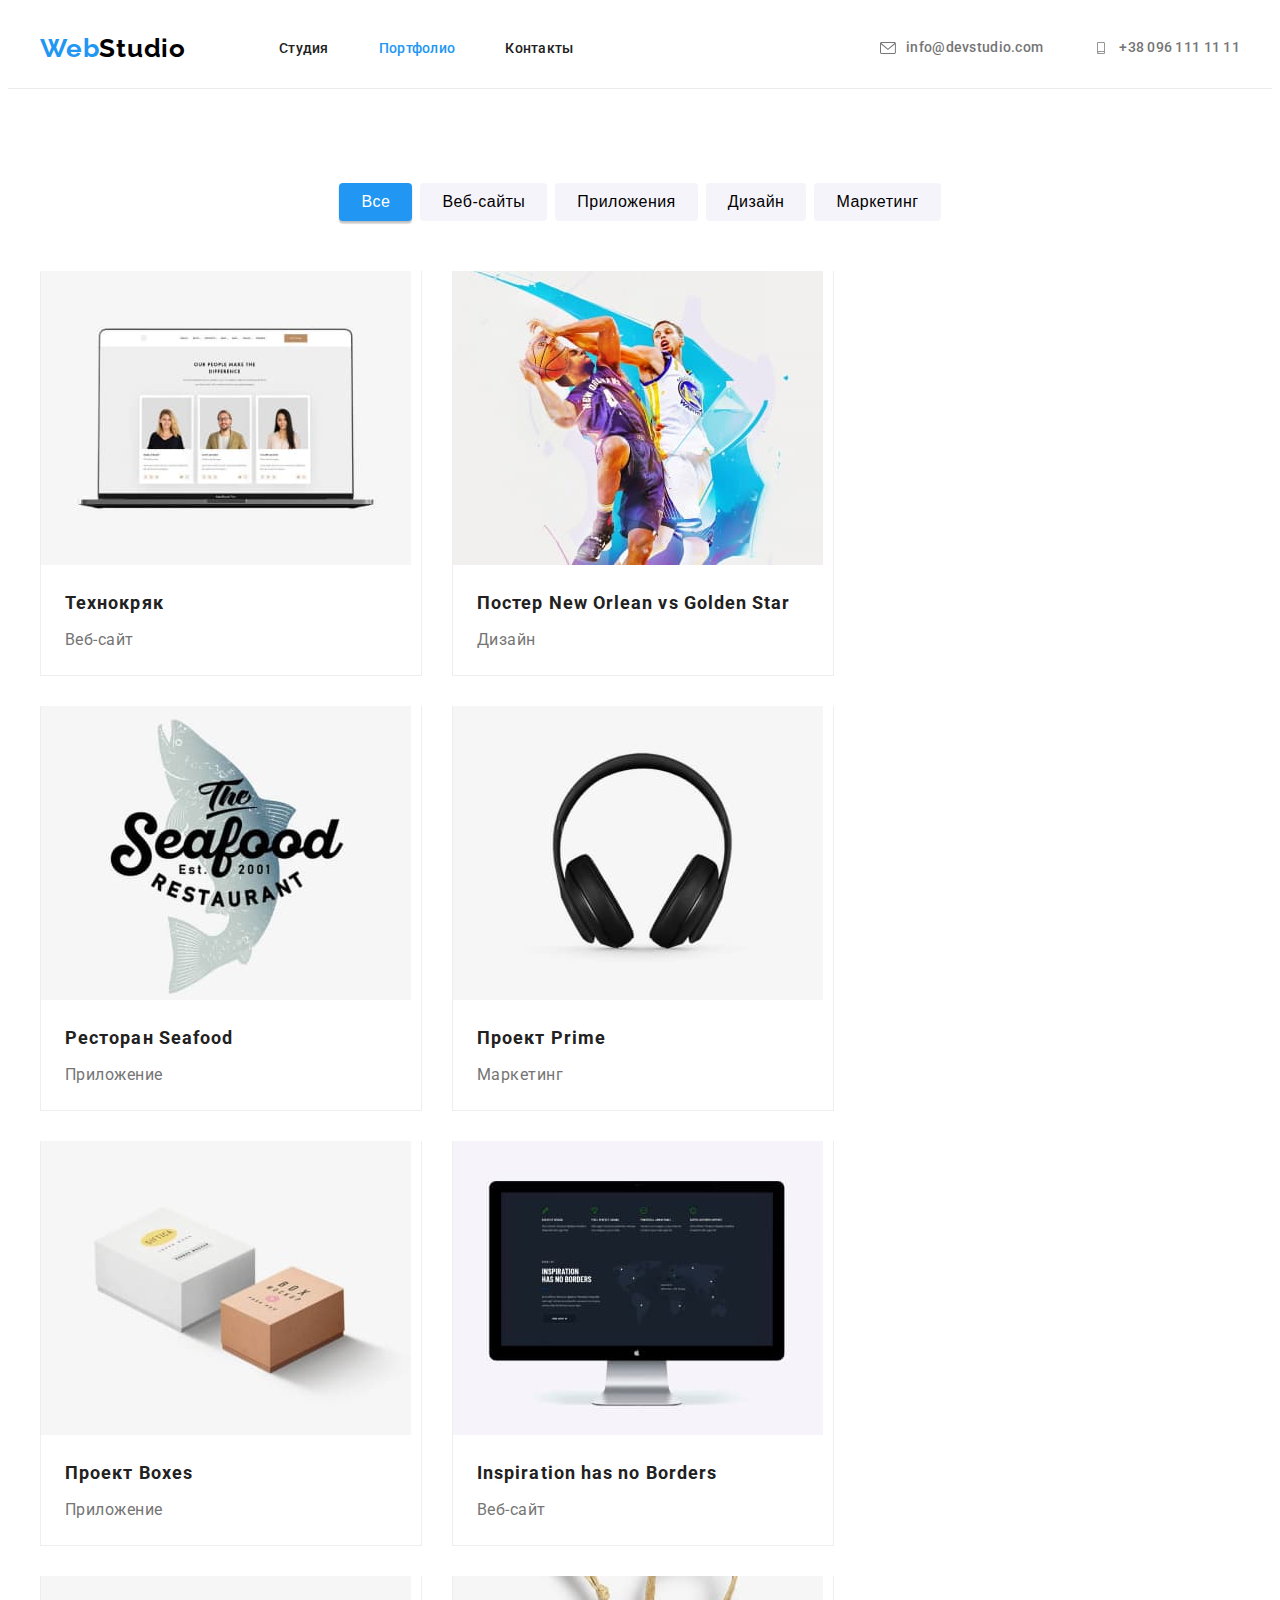
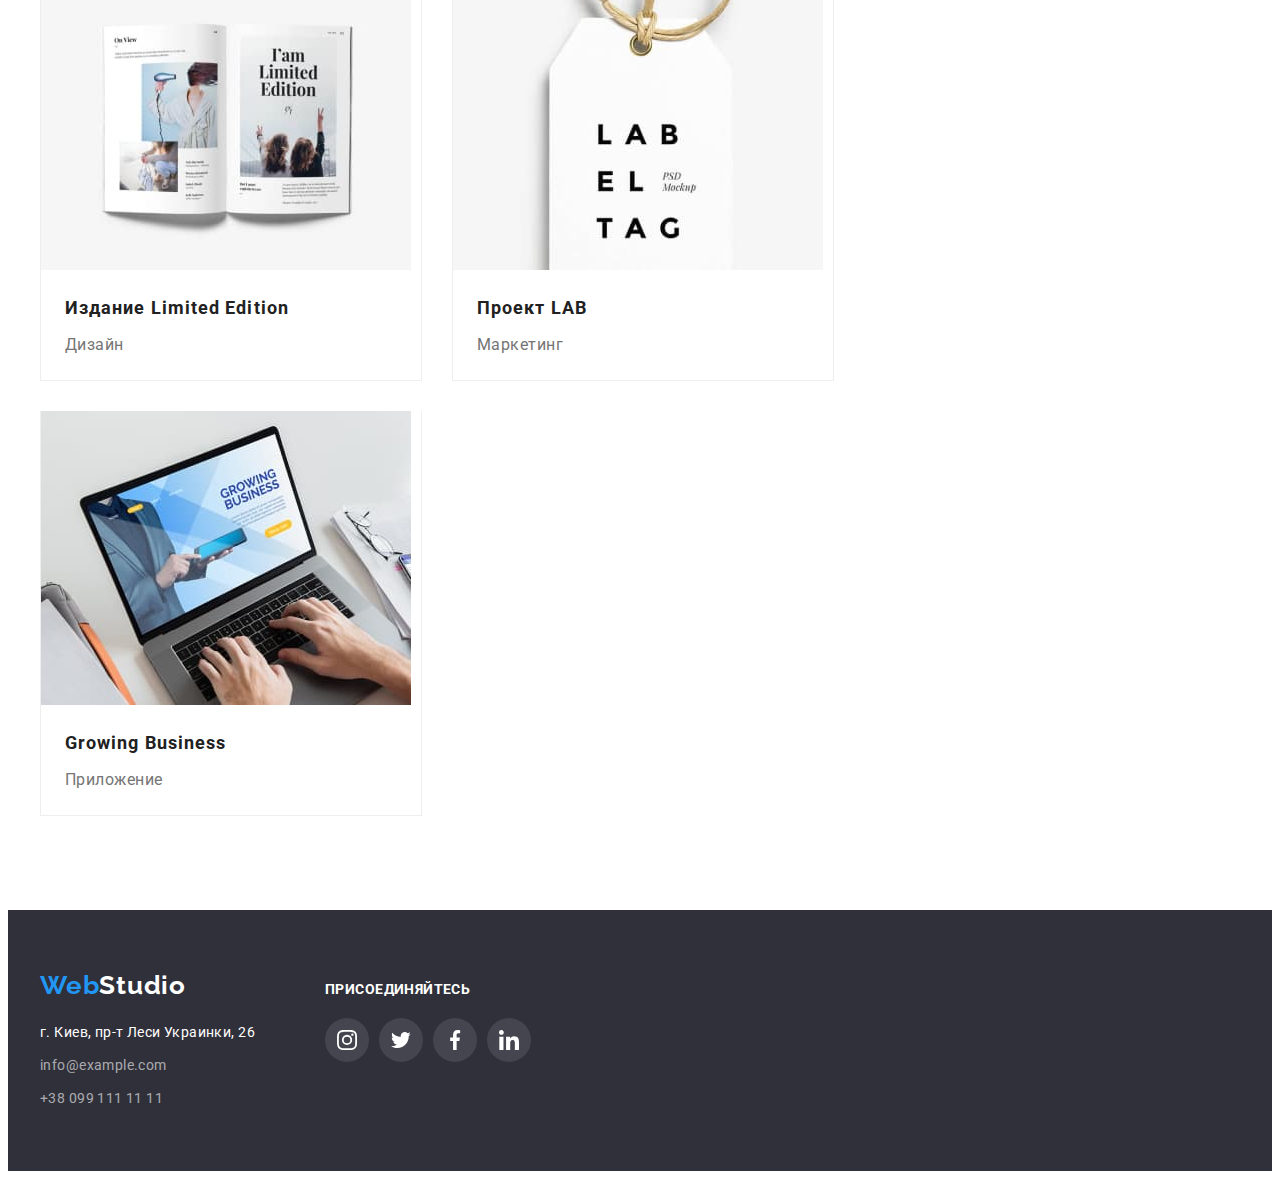
==== portfolio.html @ d82edd82 "Предыдущая разметка страницы" ====
<!DOCTYPE html>
<html lang="ru">
  <head>
    <meta charset="UTF-8" />
    <meta name="viewport" content="width=device-width, initial-scale=1.0" />
    <title>WebStudio</title>
    <link rel="preconnect" href="https://fonts.gstatic.com" />
    <link
      href="https://fonts.googleapis.com/css2?family=Raleway:wght@700&family=Roboto:wght@400;500;700;900&display=swap"
      rel="stylesheet"
    />
    <link
      rel="stylesheet"
      href="https://cdnjs.cloudflare.com/ajax/libs/modern-normalize/1.1.0/modern-normalize.min.css"
      integrity="sha512-wpPYUAdjBVSE4KJnH1VR1HeZfpl1ub8YT/NKx4PuQ5NmX2tKuGu6U/JRp5y+Y8XG2tV+wKQpNHVUX03MfMFn9Q=="
      crossorigin="anonymous"
      referrerpolicy="no-referrer"
    />
    <link rel="stylesheet" href="./css/styles.css" />
  </head>
  <body>
    <!------------------Шапка сайта-------------------->
    <header class="head">
      <div class="container headline">
        <nav class="head-nav">
          <a class="logo link" href="./index.html" lang="en"
            ><span class="logo-accent">Web</span>Studio
          </a>
          <ul class="head-pagination list">
            <li class="pagination-item">
              <a class="head-link link" href="./index.html">Студия</a>
            </li>
            <li class="pagination-item">
              <a class="head-link link current" href="./portfolio.html">Портфолио</a>
            </li>
            <li class="pagination-item"><a class="head-link link" href="">Контакты</a></li>
          </ul>
        </nav>
        <ul class="head-feedback list">
          <li class="phone-mail">
            <a class="head-link contacts link" href="mailto:info@devstudio.com">
              <svg class="contact-icon" width="16px" height="12px">
                <use href="./image/sprite.svg#icon-envelope"></use>
              </svg>
              info@devstudio.com
            </a>
          </li>

          <li class="phone-mail">
            <a class="head-link contacts link" href="tel:+380961111111">
              <svg class="contact-icon" width="16px" height="12px">
                <use href="./image/sprite.svg#icon-smartphone"></use>
              </svg>
              +38 096 111 11 11
            </a>
          </li>
        </ul>
      </div>
    </header>
    <!-----------------Галерея работ----------------------->
    <main>
      <h1 class="visually-hidden">Портфолио WebStudio</h1>
      <section class="galery section">
        <div class="container">
          <h2 class="visually-hidden">Фильтр</h2>
          <ul class="filter-list list">
            <li class="filter-item"><button class="filter active" type="button">Все</button></li>
            <li class="filter-item"><button class="filter" type="button">Веб-сайты</button></li>
            <li class="filter-item"><button class="filter" type="button">Приложения</button></li>
            <li class="filter-item"><button class="filter" type="button">Дизайн</button></li>
            <li class="filter-item"><button class="filter" type="button">Маркетинг</button></li>
          </ul>

          <ul class="galery-projects list">
            <li class="projects-card">
              <a class="projects-link link" href=""
                ><img
                  src="./image/portfolio/img-1.jpg"
                  alt="Открытый ноутбук"
                  width="370"
                  height="294"
                />
                <div class="projects-about">
                  <h3 class="projects-title">Технокряк</h3>
                  <p class="projects-desc">Веб-сайт</p>
                </div>
              </a>
            </li>

            <li class="projects-card">
              <a class="projects-link link" href=""
                ><img
                  src="./image/portfolio/img-2.jpg"
                  alt="Постер с баскетболистами"
                  width="370"
                  height="294"
                />
                <div class="projects-about">
                  <h3 class="projects-title">
                    Постер <span lang="en"> New Orlean vs Golden Star</span>
                  </h3>
                  <p class="projects-desc">Дизайн</p>
                </div>
              </a>
            </li>

            <li class="projects-card">
              <a class="projects-link link" href=""
                ><img
                  src="./image/portfolio/img-3.jpg"
                  alt="Логотип ресторана"
                  width="370"
                  height="294"
                />
                <div class="projects-about">
                  <h3 class="projects-title">Ресторан <span lang="en">Seafood</span></h3>
                  <p class="projects-desc">Приложение</p>
                </div>
              </a>
            </li>

            <li class="projects-card">
              <a class="projects-link link" href=""
                ><img src="./image/portfolio/img-4.jpg" alt="Наушники" width="370" height="294" />
                <div class="projects-about">
                  <h3 class="projects-title">Проект <span lang="en">Prime</span></h3>
                  <p class="projects-desc">Маркетинг</p>
                </div>
              </a>
            </li>

            <li class="projects-card">
              <a class="projects-link link" href=""
                ><img
                  src="./image/portfolio/img-5.jpg"
                  alt="Брендированные коробки"
                  width="370"
                  height="294"
                />
                <div class="projects-about">
                  <h3 class="projects-title">Проект <span lang="en">Boxes</span></h3>
                  <p class="projects-desc">Приложение</p>
                </div>
              </a>
            </li>

            <li class="projects-card">
              <a class="projects-link link" href=""
                ><img
                  src="./image/portfolio/img-6.jpg"
                  alt="Монитор со звездным небом"
                  width="370"
                  height="294"
                />
                <div class="projects-about">
                  <h3 class="projects-title" lang="en">Inspiration has no Borders</h3>
                  <p class="projects-desc">Веб-сайт</p>
                </div>
              </a>
            </li>

            <li class="projects-card">
              <a class="projects-link link" href=""
                ><img
                  src="./image/portfolio/img-7.jpg"
                  alt="Открытый журнал"
                  width="370"
                  height="294"
                />
                <div class="projects-about">
                  <h3 class="projects-title">Издание <span lang="en">Limited Edition</span></h3>
                  <p class="projects-desc">Дизайн</p>
                </div>
              </a>
            </li>

            <li class="projects-card">
              <a class="projects-link link" href=""
                ><img
                  src="./image/portfolio/img-8.jpg"
                  alt="Бирка с логотипом"
                  width="370"
                  height="294"
                />
                <div class="projects-about">
                  <h3 class="projects-title">Проект <span lang="en">LAB</span></h3>
                  <p class="projects-desc">Маркетинг</p>
                </div>
              </a>
            </li>

            <li class="projects-card">
              <a class="projects-link link" href=""
                ><img
                  src="./image/portfolio/img-9.jpg"
                  alt="Руки на ноутбуке"
                  width="370"
                  height="294"
                />
                <div class="projects-about">
                  <h3 class="projects-title" lang="en">Growing Business</h3>
                  <p class="projects-desc">Приложение</p>
                </div>
              </a>
            </li>
          </ul>
        </div>
      </section>
    </main>
    <!--Футер-->
    <footer class="footer">
      <div class="container footer-thumbs">
        <div class="address">
          <a class="down logo link" href="./index.html" lang="en"
            ><span class="logo-accent">Web</span>Studio</a
          >
          <address>
            <ul class="address-list list">
              <li class="address-item">
                <a
                  class="footer-address link"
                  href="https://goo.gl/maps/XXydakqSkCd74Hgu6"
                  target="_blank"
                  rel="noreferrer noopener"
                >
                  г. Киев, пр-т Леси Украинки, 26
                </a>
              </li>
              <li class="address-item">
                <a class="footer-address more link" href="mailto:info@example.com"
                  >info@example.com
                </a>
              </li>
              <li class="address-item">
                <a class="footer-address more link" href="tel:+380991111111">+38 099 111 11 11 </a>
              </li>
            </ul>
          </address>
        </div>
        <div class="socials">
          <p class="socials-invite">Присоединяйтесь</p>
          <ul class="socials-list list">
            <li class="socials-item">
              <a href="" class="socials-link foot-icon">
                <svg class="socials-icon" width="20px" height="20px">
                  <use href="./image/sprite.svg#icon-instagram"></use>
                </svg>
              </a>
            </li>
            <li class="socials-item">
              <a href="" class="socials-link foot-icon">
                <svg class="socials-icon" width="20px" height="20px">
                  <use href="./image/sprite.svg#icon-twitter"></use>
                </svg>
              </a>
            </li>
            <li class="socials-item">
              <a href="" class="socials-link foot-icon">
                <svg class="socials-icon" width="20px" height="20px">
                  <use href="./image/sprite.svg#icon-facebook"></use>
                </svg>
              </a>
            </li>
            <li class="socials-item">
              <a href="" class="socials-link foot-icon">
                <svg class="socials-icon" width="20px" height="20px">
                  <use href="./image/sprite.svg#icon-linkedin"></use>
                </svg>
              </a>
            </li>
          </ul>
        </div>
      </div>
    </footer>
  </body>
</html>
---- css/styles.css ----
:root {
  --common-family: 'Roboto', sans-serif;
  --secondary-family: 'Raleway', sans-serif;
  --brand-color: #2196f3;
  --text-color: #212121;
  --logo-color: #000000;
  --accent-color: #ffffff;
  --shadow-color: #757575;
  --head-border-color: #ececec;
  --hero-bg-color: #c4c4c4;
  --hero-btn-hover: #188ce8;
  --card-bg-color: #f5f4fa;
  --icon-color: #afb1b8;
  --footer-bg-color: #2f303a;
  --galery-border-color: #eeeeee;
  --common-spacing: 0.03em;
  --card-gap: 30px;
}

h1,
h2,
h3,
h4,
h5,
h6,
p {
  margin-top: 0;
  margin-bottom: 0;
}

ul,
ol {
  margin-top: 0;
  margin-bottom: 0;
  padding-left: 0;
}

.list {
  list-style: none;
}

.link {
  text-decoration: none;
  color: inherit;
}

img {
  display: block;
  max-width: 100%;
  height: auto;
}

body {
  font-family: var(--common-family);
  color: var(--text-color);
}

.container {
  width: 1200px;
  padding: 0 15px;
  margin: 0 auto;
  /* outline: 2px solid teal;*/
}

.section {
  padding-top: 94px;
  padding-bottom: 94px;
}

/* =================COMPONENTS=================*/

.visually-hidden {
  position: absolute;
  white-space: nowrap;
  width: 1px;
  height: 1px;
  overflow: hidden;
  border: 0;
  padding: 0;
  clip: rect(0 0 0 0);
  clip-path: inset(50%);
  margin: -1px;
}
.subtitle {
  margin-bottom: 50px;

  font-weight: 700;
  font-size: 36px;
  line-height: 1.17;
  text-align: center;
  letter-spacing: var(--common-spacing);
}

.socials-list {
  display: flex;
}

.socials-link {
  display: inline-flex;
  align-items: center;
  justify-content: center;
  width: 44px;
  height: 44px;
  border: none;
  border-radius: 50%;
}

.socials-icon {
  fill: currentColor;
}

/*     ====================MAIN PAGE================    */

.head {
  border-bottom: 1px solid var(--head-border-color);
}
.headline {
  display: flex;
  align-items: center;
}

.head-nav {
  display: flex;
  align-items: center;
}

.head-pagination {
  display: flex;
}

.pagination-item:not(:last-child) {
  margin-right: 50px;
}

.logo {
  display: inline-block;
  margin-right: 93px;

  font-family: var(--secondary-family);
  font-size: 26px;
  font-weight: 700;
  line-height: 1.19;
  letter-spacing: var(--common-spacing);
  color: var(--logo-color);
}

.logo-accent {
  color: var(--brand-color);
}

.head-link {
  padding-top: 32px;
  padding-bottom: 32px;

  font-weight: 500;
  font-size: 14px;
  line-height: 1.14;
  letter-spacing: 0.02em;
  color: inherit;
}

.head-link.current {
  color: var(--brand-color);
}

.head-link:hover,
.head-link:focus {
  color: var(--brand-color);
}

.head-feedback {
  display: flex;
  margin-left: auto;
}

.phone-mail:not(:last-child) {
  margin-right: 50px;
}

.contacts {
  display: inline-flex;
  align-items: center;
  color: var(--shadow-color);
  fill: var(--shadow-color);
}
.contact-icon {
  margin-right: 10px;
  fill: currentColor;
}

/*     ====================HERO====================    */

.hero {
  text-align: center;
  background-color: var(--hero-bg-color);
  padding-top: 200px;
  padding-bottom: 200px;

  background-image: linear-gradient(to right, rgba(47, 48, 58, 0.4), rgba(47, 48, 58, 0.4)),
    url('../image/main/hero-bg.jpg');
  background-repeat: no-repeat;
  max-width: 1600px;
  min-height: 600px;
  margin-left: auto;
  margin-right: auto;
  background-size: cover;
  background-position: center;
}

.hero-title {
  margin-bottom: 30px;

  font-weight: 900;
  font-size: 44px;
  line-height: 1.36;
  letter-spacing: 0.06em;
  text-transform: uppercase;
  color: var(--accent-color);
}

.hero-button {
  min-width: 200px;
  padding: 10px 32px;
  border: none;
  border-radius: 4px;

  font-weight: 700;
  font-size: 16px;
  line-height: 1.88;
  letter-spacing: 0.06em;
  text-align: center;
  cursor: pointer;
  color: var(--accent-color);
  background-color: var(--brand-color);
  box-shadow: 0px 4px 4px rgba(0, 0, 0, 0.15);
}

.hero-button:hover,
.hero-button:focus {
  background-color: var(--hero-btn-hover);
}

/*     ===================FEATURES and SERVISES====================    */

.features {
  padding-top: 94px;
}

.features-list {
  display: flex;
  flex-wrap: wrap;
  margin-right: calc(-1 * var(--card-gap));
}

.features-item {
  flex-basis: calc(100% / 4 - var(--card-gap));
  margin-right: var(--card-gap);
}

.features-thumb {
  display: inline-flex;
  width: 270px;
  height: 120px;
  justify-content: center;
  align-items: center;
  margin-bottom: 30px;
  background-color: var(--card-bg-color);
  border-radius: 4px;
}

.features-title {
  margin-bottom: 10px;

  font-weight: 700;
  font-size: 14px;
  line-height: 1.14;
  letter-spacing: var(--common-spacing);
  text-transform: uppercase;
}

.features-desc {
  font-weight: 400;
  font-size: 14px;
  line-height: 1.71;
  letter-spacing: var(--common-spacing);
  color: var(--shadow-color);
}

.servises-list {
  display: flex;
}

.servises-item:not(:last-child) {
  margin-right: 30px;
}

/*     ===============TEAM=============    */

.team {
  background-color: var(--card-bg-color);
}

.team-list {
  display: flex;
  flex-wrap: wrap;
  margin-left: calc(-1 * var(--card-gap));
  margin-top: calc(-1 * var(--card-gap));
}

.team-card {
  flex-basis: calc(100% / 4 - var(--card-gap));
  margin-left: var(--card-gap);
  margin-top: var(--card-gap);
  text-align: center;
  background-color: var(--accent-color);
  box-shadow: 0px 1px 3px rgba(0, 0, 0, 0.12), 0px 1px 1px rgba(0, 0, 0, 0.14),
    0px 2px 1px rgba(0, 0, 0, 0.2);
  border-radius: 0px 0px 4px 4px;
}

.team-text {
  padding-top: 30px;
  padding-bottom: 30px;
}

.team-member {
  margin-bottom: 10px;

  font-weight: 500;
  font-size: 16px;
  line-height: 1.19;
  letter-spacing: var(--common-spacing);
}

.team-prof {
  margin-bottom: 16px;

  font-weight: 400;
  font-size: 16px;
  line-height: 1.19;
  letter-spacing: var(--common-spacing);
  color: var(--shadow-color);
}

.team-socials {
  justify-content: center;
}

.team-icon {
  color: var(--icon-color);
}

.team-icon:hover,
.team-icon:focus {
  color: var(--accent-color);
  background-color: var(--brand-color);
}

/*     ===============CLIENTS=============    */
.clients-list {
  display: flex;
  flex-wrap: wrap;
  margin-left: calc(-1 * var(--card-gap));
  margin-top: calc(-1 * var(--card-gap));
}

.clients-item {
  flex-basis: calc(100% / 6 - var(--card-gap));
  margin-left: var(--card-gap);
  margin-top: var(--card-gap);
}

.clients-thumb {
  display: inline-flex;
  justify-content: center;
  align-items: center;
  width: 170px;
  height: 92px;
  border: 1px solid var(--icon-color);
  border-radius: 4px;
  color: var(--icon-color);
}

.clients-icon {
  fill: currentColor;
}

.clients-thumb:hover,
.clients-thumb:focus {
  border: 1px solid var(--brand-color);
  color: var(--brand-color);
}

/*     ===============FOOTER=============    */

.footer {
  padding: 60px 0;

  background-color: var(--footer-bg-color);
}

.footer-thumbs {
  display: flex;
  align-items: baseline;
}

.address {
  margin-right: 70px;
}

.down.logo {
  margin-bottom: 20px;
  margin-right: 0;
  color: var(--accent-color);
}

.footer-address {
  display: inline-block;

  font-weight: 400;
  font-size: 14px;
  font-style: normal;
  line-height: 1.7;
  letter-spacing: var(--common-spacing);
  color: var(--accent-color);
}

.more {
  color: rgba(255, 255, 255, 0.6);
}

.footer-address:hover,
.footer-address:focus {
  color: var(--brand-color);
}

.address-item:not(:last-child) {
  margin-bottom: 9px;
}

.socials-invite {
  margin-bottom: 20px;

  font-weight: bold;
  font-size: 14px;
  line-height: 1.14;
  letter-spacing: var(--common-spacing);
  text-transform: uppercase;
  color: var(--accent-color);
}

.foot-icon {
  color: var(--accent-color);
  background-color: rgba(255, 255, 255, 0.1);
}

.foot-icon:hover,
.foot-icon:focus {
  background-color: var(--brand-color);
}

.socials-item:not(:last-child) {
  margin-right: 10px;
}

/*     ===============PORTFOLIO=============    */

.filter-list {
  display: flex;
  align-items: center;
  justify-content: center;
  margin-bottom: 50px;
}

.filter-item:not(:last-child) {
  margin-right: 8px;
}

.filter {
  border-radius: 4px;
  border: none;
  min-width: 73px;
  padding: 6px 22px;

  font-weight: 500;
  font-size: 16px;
  line-height: 1.63;
  text-align: center;
  letter-spacing: var(--common-spacing);
  cursor: pointer;
  color: var(--logo-color);
  background-color: var(--card-bg-color);
}

.filter:hover,
.filter:focus {
  color: var(--accent-color);
  background-color: var(--brand-color);
  box-shadow: 0px 3px 1px rgba(0, 0, 0, 0.1), 0px 1px 2px rgba(0, 0, 0, 0.08),
    0px 2px 2px rgba(0, 0, 0, 0.12);
}

.filter.active {
  color: var(--accent-color);
  background-color: var(--brand-color);
  box-shadow: 0px 3px 1px rgba(0, 0, 0, 0.1), 0px 1px 2px rgba(0, 0, 0, 0.08),
    0px 2px 2px rgba(0, 0, 0, 0.12);
}

.galery-projects {
  display: flex;
  flex-wrap: wrap;
  margin-left: calc(-1 * var(--card-gap));
  margin-top: calc(-1 * var(--card-gap));
}

.projects-card {
  flex-basis: calc(100% / 3 - var(--card-gap));
  margin-left: var(--card-gap);
  margin-top: var(--card-gap);
  border-right: 1px solid var(--galery-border-color);
  border-bottom: 1px solid var(--galery-border-color);
  border-left: 1px solid var(--galery-border-color);
}

.projects-link:hover,
.projects-link:focus {
  display: block;
  box-shadow: 0px 1px 1px rgba(0, 0, 0, 0.12), 0px 4px 4px rgba(0, 0, 0, 0.06),
    1px 4px 6px rgba(0, 0, 0, 0.16);
}

.projects-about {
  padding-top: 20px;
  padding-right: 24px;
  padding-bottom: 20px;
  padding-left: 24px;
}

.projects-title {
  margin-bottom: 4px;

  font-weight: 700;
  font-size: 18px;
  line-height: 2;
  letter-spacing: 0.06em;
}

.projects-desc {
  font-weight: 400;
  font-size: 16px;
  line-height: 1.88;
  letter-spacing: var(--common-spacing);
  color: var(--shadow-color);
}
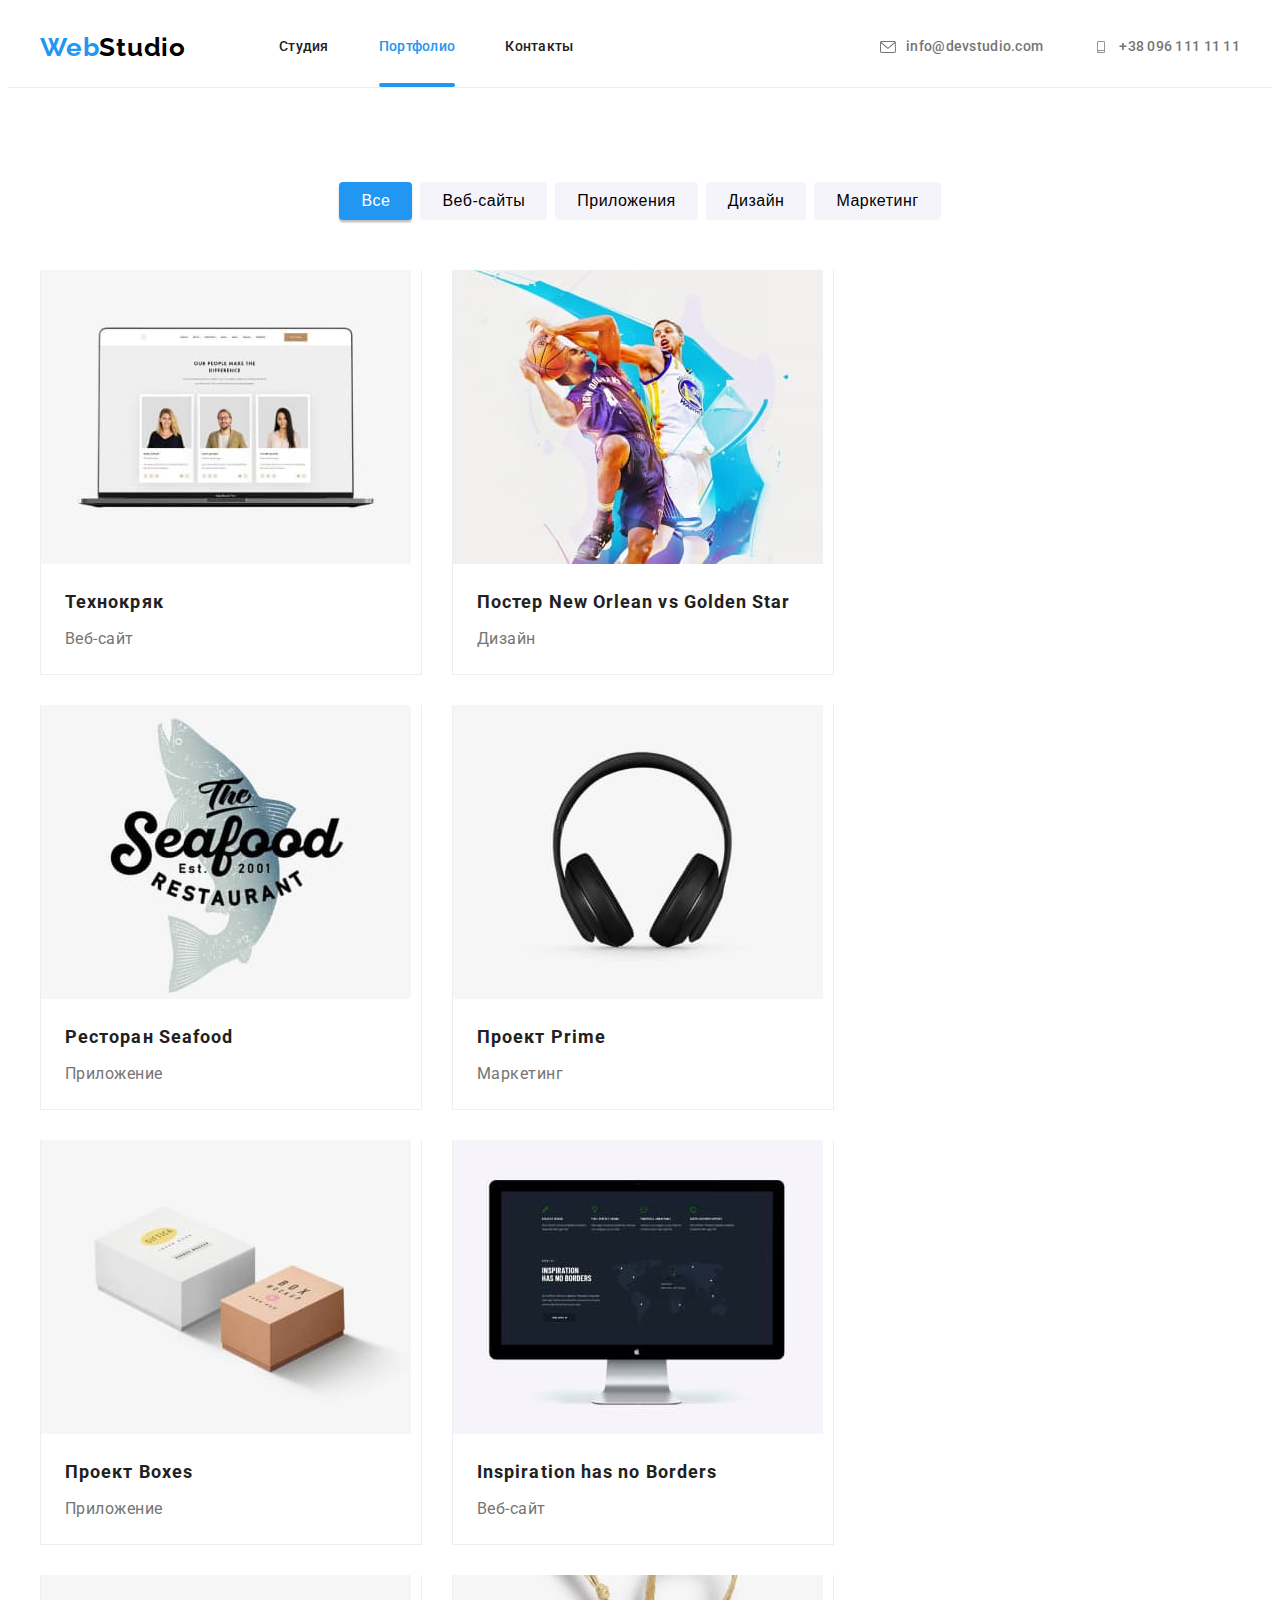
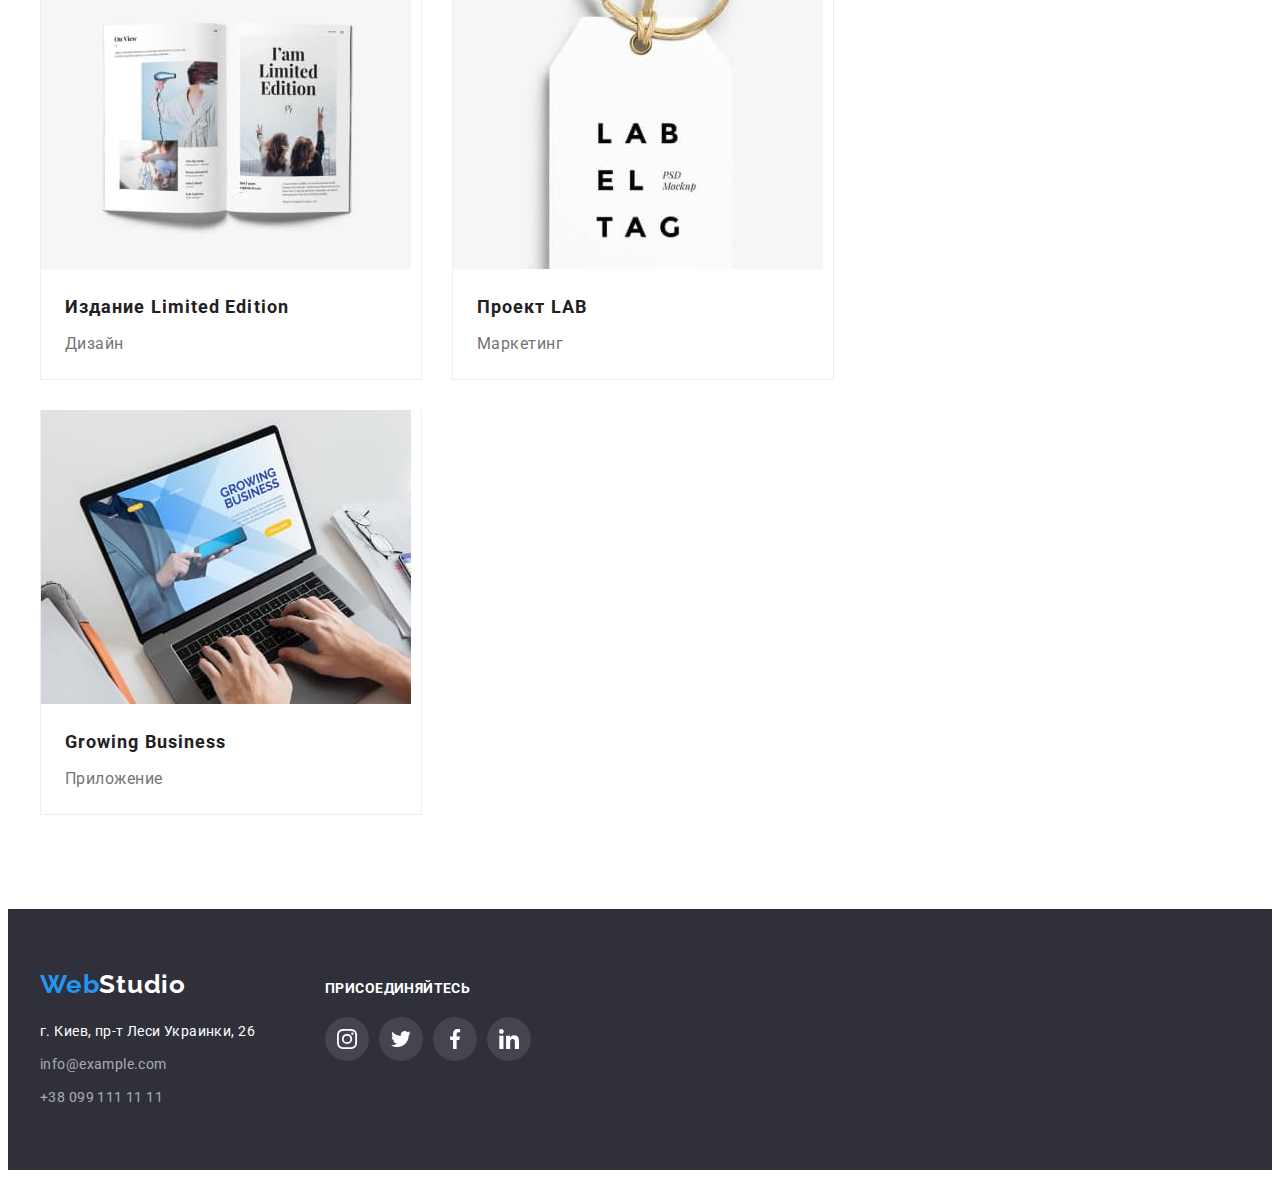
==== commit e2de59bf: "Добавляет анимацию" ====
--- a/portfolio.html
+++ b/portfolio.html
@@ -73,13 +73,20 @@
 
           <ul class="galery-projects list">
             <li class="projects-card">
-              <a class="projects-link link" href=""
-                ><img
-                  src="./image/portfolio/img-1.jpg"
-                  alt="Открытый ноутбук"
-                  width="370"
-                  height="294"
-                />
+              <a class="projects-link link" href="">
+                <div class="projects-img">
+                  <img
+                    src="./image/portfolio/img-1.jpg"
+                    alt="Открытый ноутбук"
+                    width="370"
+                    height="294"
+                  />
+                  <p class="projects-img-desc">
+                    Технокряк это современная площадка распространения коронавируса. Компании
+                    используют эту платформу для цифрового шпионажа и атак на защищённые сервера
+                    конкурентов.
+                  </p>
+                </div>
                 <div class="projects-about">
                   <h3 class="projects-title">Технокряк</h3>
                   <p class="projects-desc">Веб-сайт</p>
@@ -88,13 +95,20 @@
             </li>
 
             <li class="projects-card">
-              <a class="projects-link link" href=""
-                ><img
-                  src="./image/portfolio/img-2.jpg"
-                  alt="Постер с баскетболистами"
-                  width="370"
-                  height="294"
-                />
+              <a class="projects-link link" href="">
+                <div class="projects-img">
+                  <img
+                    src="./image/portfolio/img-2.jpg"
+                    alt="Постер с баскетболистами"
+                    width="370"
+                    height="294"
+                  />
+                  <p class="projects-img-desc">
+                    Технокряк это современная площадка распространения коронавируса. Компании
+                    используют эту платформу для цифрового шпионажа и атак на защищённые сервера
+                    конкурентов.
+                  </p>
+                </div>
                 <div class="projects-about">
                   <h3 class="projects-title">
                     Постер <span lang="en"> New Orlean vs Golden Star</span>
@@ -105,13 +119,20 @@
             </li>
 
             <li class="projects-card">
-              <a class="projects-link link" href=""
-                ><img
-                  src="./image/portfolio/img-3.jpg"
-                  alt="Логотип ресторана"
-                  width="370"
-                  height="294"
-                />
+              <a class="projects-link link" href="">
+                <div class="projects-img">
+                  <img
+                    src="./image/portfolio/img-3.jpg"
+                    alt="Логотип ресторана"
+                    width="370"
+                    height="294"
+                  />
+                  <p class="projects-img-desc">
+                    Технокряк это современная площадка распространения коронавируса. Компании
+                    используют эту платформу для цифрового шпионажа и атак на защищённые сервера
+                    конкурентов.
+                  </p>
+                </div>
                 <div class="projects-about">
                   <h3 class="projects-title">Ресторан <span lang="en">Seafood</span></h3>
                   <p class="projects-desc">Приложение</p>
@@ -120,8 +141,15 @@
             </li>
 
             <li class="projects-card">
-              <a class="projects-link link" href=""
-                ><img src="./image/portfolio/img-4.jpg" alt="Наушники" width="370" height="294" />
+              <a class="projects-link link" href="">
+                <div class="projects-img">
+                  <img src="./image/portfolio/img-4.jpg" alt="Наушники" width="370" height="294" />
+                  <p class="projects-img-desc">
+                    Технокряк это современная площадка распространения коронавируса. Компании
+                    используют эту платформу для цифрового шпионажа и атак на защищённые сервера
+                    конкурентов.
+                  </p>
+                </div>
                 <div class="projects-about">
                   <h3 class="projects-title">Проект <span lang="en">Prime</span></h3>
                   <p class="projects-desc">Маркетинг</p>
@@ -130,13 +158,20 @@
             </li>
 
             <li class="projects-card">
-              <a class="projects-link link" href=""
-                ><img
-                  src="./image/portfolio/img-5.jpg"
-                  alt="Брендированные коробки"
-                  width="370"
-                  height="294"
-                />
+              <a class="projects-link link" href="">
+                <div class="projects-img">
+                  <img
+                    src="./image/portfolio/img-5.jpg"
+                    alt="Брендированные коробки"
+                    width="370"
+                    height="294"
+                  />
+                  <p class="projects-img-desc">
+                    Технокряк это современная площадка распространения коронавируса. Компании
+                    используют эту платформу для цифрового шпионажа и атак на защищённые сервера
+                    конкурентов.
+                  </p>
+                </div>
                 <div class="projects-about">
                   <h3 class="projects-title">Проект <span lang="en">Boxes</span></h3>
                   <p class="projects-desc">Приложение</p>
@@ -145,13 +180,20 @@
             </li>
 
             <li class="projects-card">
-              <a class="projects-link link" href=""
-                ><img
-                  src="./image/portfolio/img-6.jpg"
-                  alt="Монитор со звездным небом"
-                  width="370"
-                  height="294"
-                />
+              <a class="projects-link link" href="">
+                <div class="projects-img">
+                  <img
+                    src="./image/portfolio/img-6.jpg"
+                    alt="Монитор со звездным небом"
+                    width="370"
+                    height="294"
+                  />
+                  <p class="projects-img-desc">
+                    Технокряк это современная площадка распространения коронавируса. Компании
+                    используют эту платформу для цифрового шпионажа и атак на защищённые сервера
+                    конкурентов.
+                  </p>
+                </div>
                 <div class="projects-about">
                   <h3 class="projects-title" lang="en">Inspiration has no Borders</h3>
                   <p class="projects-desc">Веб-сайт</p>
@@ -160,13 +202,20 @@
             </li>
 
             <li class="projects-card">
-              <a class="projects-link link" href=""
-                ><img
-                  src="./image/portfolio/img-7.jpg"
-                  alt="Открытый журнал"
-                  width="370"
-                  height="294"
-                />
+              <a class="projects-link link" href="">
+                <div class="projects-img">
+                  <img
+                    src="./image/portfolio/img-7.jpg"
+                    alt="Открытый журнал"
+                    width="370"
+                    height="294"
+                  />
+                  <p class="projects-img-desc">
+                    Технокряк это современная площадка распространения коронавируса. Компании
+                    используют эту платформу для цифрового шпионажа и атак на защищённые сервера
+                    конкурентов.
+                  </p>
+                </div>
                 <div class="projects-about">
                   <h3 class="projects-title">Издание <span lang="en">Limited Edition</span></h3>
                   <p class="projects-desc">Дизайн</p>
@@ -175,13 +224,20 @@
             </li>
 
             <li class="projects-card">
-              <a class="projects-link link" href=""
-                ><img
-                  src="./image/portfolio/img-8.jpg"
-                  alt="Бирка с логотипом"
-                  width="370"
-                  height="294"
-                />
+              <a class="projects-link link" href="">
+                <div class="projects-img">
+                  <img
+                    src="./image/portfolio/img-8.jpg"
+                    alt="Бирка с логотипом"
+                    width="370"
+                    height="294"
+                  />
+                  <p class="projects-img-desc">
+                    Технокряк это современная площадка распространения коронавируса. Компании
+                    используют эту платформу для цифрового шпионажа и атак на защищённые сервера
+                    конкурентов.
+                  </p>
+                </div>
                 <div class="projects-about">
                   <h3 class="projects-title">Проект <span lang="en">LAB</span></h3>
                   <p class="projects-desc">Маркетинг</p>
@@ -190,13 +246,20 @@
             </li>
 
             <li class="projects-card">
-              <a class="projects-link link" href=""
-                ><img
-                  src="./image/portfolio/img-9.jpg"
-                  alt="Руки на ноутбуке"
-                  width="370"
-                  height="294"
-                />
+              <a class="projects-link link" href="">
+                <div class="projects-img">
+                  <img
+                    src="./image/portfolio/img-9.jpg"
+                    alt="Руки на ноутбуке"
+                    width="370"
+                    height="294"
+                  />
+                  <p class="projects-img-desc">
+                    Технокряк это современная площадка распространения коронавируса. Компании
+                    используют эту платформу для цифрового шпионажа и атак на защищённые сервера
+                    конкурентов.
+                  </p>
+                </div>
                 <div class="projects-about">
                   <h3 class="projects-title" lang="en">Growing Business</h3>
                   <p class="projects-desc">Приложение</p>
--- a/css/styles.css
+++ b/css/styles.css
@@ -114,6 +114,7 @@
 .head {
   border-bottom: 1px solid var(--head-border-color);
 }
+
 .headline {
   display: flex;
   align-items: center;
@@ -130,6 +131,10 @@
 
 .pagination-item:not(:last-child) {
   margin-right: 50px;
+}
+
+.pagination-item {
+  position: relative;
 }
 
 .logo {
@@ -149,8 +154,10 @@
 }
 
 .head-link {
-  padding-top: 32px;
+  display: block;
+  padding-top: 31px;
   padding-bottom: 32px;
+  transition: color 250ms cubic-bezier(0.4, 0, 0.2, 1);
 
   font-weight: 500;
   font-size: 14px;
@@ -159,13 +166,25 @@
   color: inherit;
 }
 
-.head-link.current {
-  color: var(--brand-color);
-}
-
 .head-link:hover,
 .head-link:focus {
   color: var(--brand-color);
+}
+
+.current {
+  color: var(--brand-color);
+}
+
+.current::after {
+  content: '';
+  display: block;
+  position: absolute;
+  bottom: 0;
+
+  width: 100%;
+  height: 4px;
+  background-color: #2196f3;
+  border-radius: 2px;
 }
 
 .head-feedback {
@@ -233,6 +252,7 @@
   color: var(--accent-color);
   background-color: var(--brand-color);
   box-shadow: 0px 4px 4px rgba(0, 0, 0, 0.15);
+  transition: background-color 250ms cubic-bezier(0.4, 0, 0.2, 1);
 }
 
 .hero-button:hover,
@@ -292,6 +312,27 @@
 
 .servises-item:not(:last-child) {
   margin-right: 30px;
+}
+
+.servises-card {
+  position: relative;
+}
+
+.servises-desc {
+  position: absolute;
+  width: 100%;
+  bottom: 0;
+  padding-top: 28px;
+  padding-bottom: 28px;
+
+  font-weight: 700;
+  font-size: 14px;
+  line-height: 1.14;
+  text-align: center;
+  letter-spacing: var(--common-spacing);
+  text-transform: uppercase;
+  color: var(--accent-color);
+  background-color: rgba(47, 48, 58, 0.8);
 }
 
 /*     ===============TEAM=============    */
@@ -348,6 +389,8 @@
 
 .team-icon {
   color: var(--icon-color);
+  transition: color 250ms cubic-bezier(0.4, 0, 0.2, 1);
+  transition: background-color 250ms cubic-bezier(0.4, 0, 0.2, 1);
 }
 
 .team-icon:hover,
@@ -376,6 +419,9 @@
   align-items: center;
   width: 170px;
   height: 92px;
+  transition: color 250ms cubic-bezier(0.4, 0, 0.2, 1);
+  transition: border 250ms cubic-bezier(0.4, 0, 0.2, 1);
+
   border: 1px solid var(--icon-color);
   border-radius: 4px;
   color: var(--icon-color);
@@ -383,6 +429,7 @@
 
 .clients-icon {
   fill: currentColor;
+  transition: color 250ms cubic-bezier(0.4, 0, 0.2, 1);
 }
 
 .clients-thumb:hover,
@@ -416,6 +463,7 @@
 
 .footer-address {
   display: inline-block;
+  transition: color 250ms cubic-bezier(0.4, 0, 0.2, 1);
 
   font-weight: 400;
   font-size: 14px;
@@ -450,6 +498,7 @@
 }
 
 .foot-icon {
+  transition: background-color 250ms cubic-bezier(0.4, 0, 0.2, 1);
   color: var(--accent-color);
   background-color: rgba(255, 255, 255, 0.1);
 }
@@ -461,6 +510,51 @@
 
 .socials-item:not(:last-child) {
   margin-right: 10px;
+}
+
+/*   ===============BACKDROP=============     */
+.backdrop {
+  position: fixed;
+  top: 0;
+  left: 0;
+  width: 100%;
+  height: 100%;
+  background-color: rgba(0, 0, 0, 0.2);
+}
+
+.backdrop.is-hidden {
+  visibility: hidden;
+  opacity: 0;
+  pointer-events: none;
+}
+
+.modal {
+  position: relative;
+  min-width: 528px;
+  min-height: 581px;
+  position: absolute;
+  top: 50%;
+  left: 50%;
+  transform: translate(-50%, -50%);
+
+  background-color: var(--accent-color);
+  box-shadow: 0px 1px 3px rgba(0, 0, 0, 0.12), 0px 1px 1px rgba(0, 0, 0, 0.14),
+    0px 2px 1px rgba(0, 0, 0, 0.2);
+  border-radius: 4px;
+}
+
+.modal-close {
+  position: absolute;
+  top: 8px;
+  right: 8px;
+  display: flex;
+  align-items: center;
+  justify-content: center;
+
+  border-radius: 50%;
+  width: 30px;
+  height: 30px;
+  border: 1px solid rgba(0, 0, 0, 0.1);
 }
 
 /*     ===============PORTFOLIO=============    */
@@ -481,6 +575,9 @@
   border: none;
   min-width: 73px;
   padding: 6px 22px;
+  transition: color 250ms cubic-bezier(0.4, 0, 0.2, 1),
+    background-color 250ms cubic-bezier(0.4, 0, 0.2, 1),
+    box-shadow 250ms cubic-bezier(0.4, 0, 0.2, 1);
 
   font-weight: 500;
   font-size: 16px;
@@ -523,11 +620,46 @@
   border-left: 1px solid var(--galery-border-color);
 }
 
+.projects-link {
+  display: block;
+  transition: box-shadow 250ms cubic-bezier(0.4, 0, 0.2, 1);
+}
+
 .projects-link:hover,
 .projects-link:focus {
-  display: block;
   box-shadow: 0px 1px 1px rgba(0, 0, 0, 0.12), 0px 4px 4px rgba(0, 0, 0, 0.06),
     1px 4px 6px rgba(0, 0, 0, 0.16);
+}
+
+.projects-img {
+  position: relative;
+  overflow: hidden;
+}
+
+.projects-img-desc {
+  position: absolute;
+  top: 0;
+  left: 0;
+  width: 100%;
+  height: 100%;
+  padding-left: 24px;
+  padding-right: 24px;
+  padding-top: 63px;
+  padding-bottom: 63px;
+  transform: translateY(101%);
+  transition: transform 250ms cubic-bezier(0.4, 0, 0.2, 1);
+
+  font-weight: normal;
+  font-size: 18px;
+  line-height: 1.6;
+  letter-spacing: var(--common-spacing);
+  color: var(--accent-color);
+  background-color: rgba(33, 150, 243, 0.9);
+}
+
+.projects-link:hover .projects-img-desc,
+.projects-link:focus .projects-img-desc {
+  transform: translateY(0);
 }
 
 .projects-about {
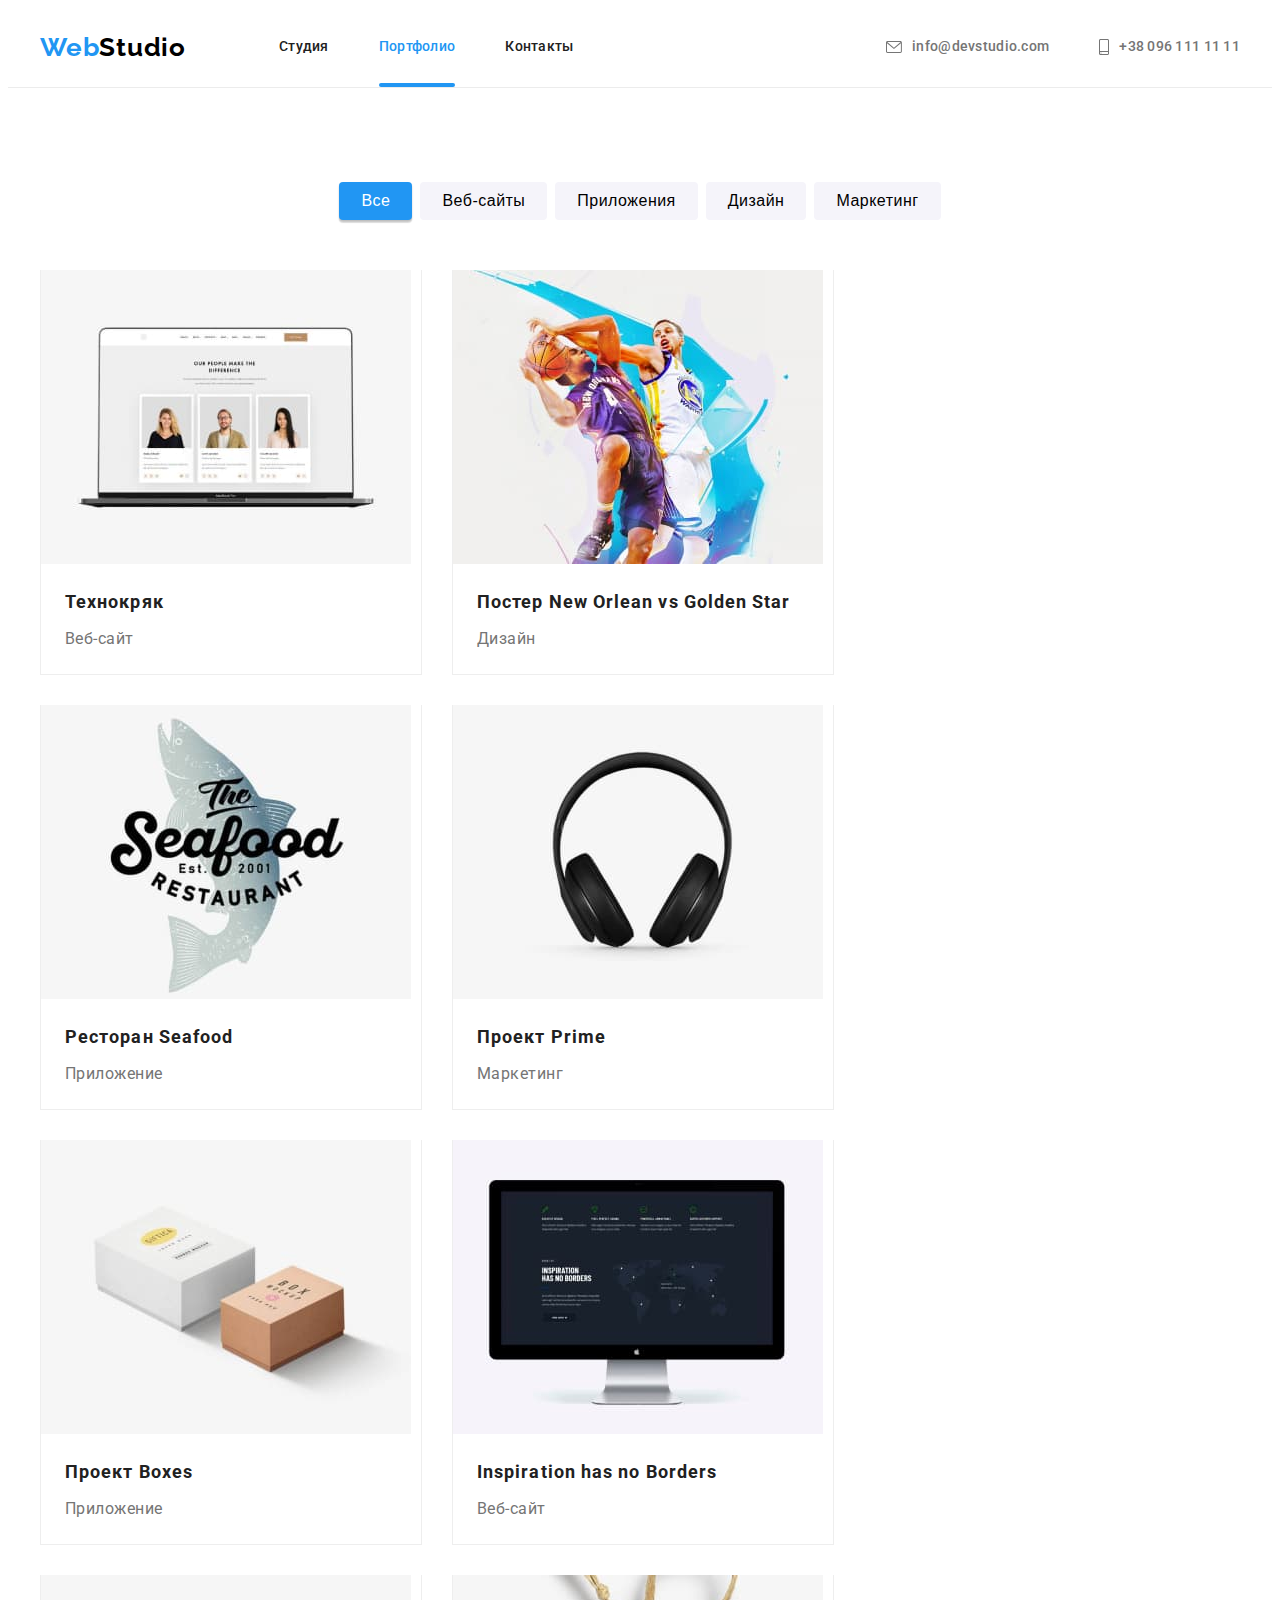
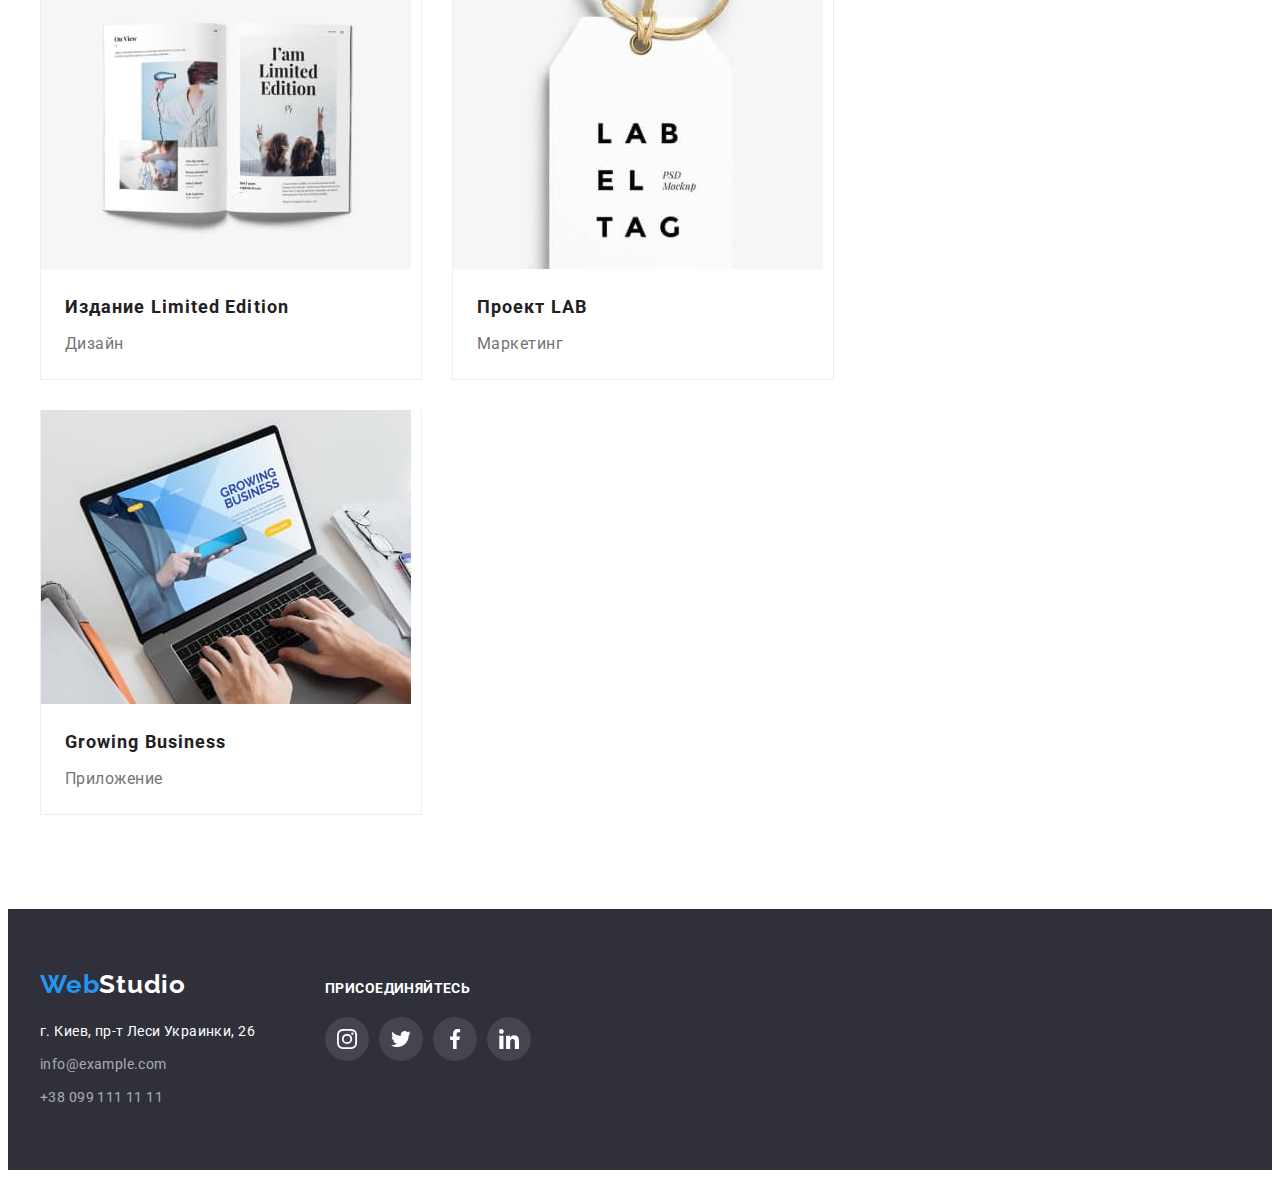
==== commit 4168b96c: "и ЕЩЕ ПОПРАВОЧКИ))))" ====
--- a/portfolio.html
+++ b/portfolio.html
@@ -39,7 +39,7 @@
         <ul class="head-feedback list">
           <li class="phone-mail">
             <a class="head-link contacts link" href="mailto:info@devstudio.com">
-              <svg class="contact-icon" width="16px" height="12px">
+              <svg class="contact-icon" width="16" height="12">
                 <use href="./image/sprite.svg#icon-envelope"></use>
               </svg>
               info@devstudio.com
@@ -48,7 +48,7 @@
 
           <li class="phone-mail">
             <a class="head-link contacts link" href="tel:+380961111111">
-              <svg class="contact-icon" width="16px" height="12px">
+              <svg class="contact-icon" width="10" height="16">
                 <use href="./image/sprite.svg#icon-smartphone"></use>
               </svg>
               +38 096 111 11 11
--- a/css/styles.css
+++ b/css/styles.css
@@ -180,10 +180,10 @@
   display: block;
   position: absolute;
   bottom: 0;
-
+  left: 0;
   width: 100%;
   height: 4px;
-  background-color: #2196f3;
+  background-color: var(--brand-color);
   border-radius: 2px;
 }
 
@@ -419,8 +419,7 @@
   align-items: center;
   width: 170px;
   height: 92px;
-  transition: color 250ms cubic-bezier(0.4, 0, 0.2, 1);
-  transition: border 250ms cubic-bezier(0.4, 0, 0.2, 1);
+  transition: color 250ms cubic-bezier(0.4, 0, 0.2, 1), border 250ms cubic-bezier(0.4, 0, 0.2, 1);
 
   border: 1px solid var(--icon-color);
   border-radius: 4px;
@@ -429,7 +428,6 @@
 
 .clients-icon {
   fill: currentColor;
-  transition: color 250ms cubic-bezier(0.4, 0, 0.2, 1);
 }
 
 .clients-thumb:hover,
